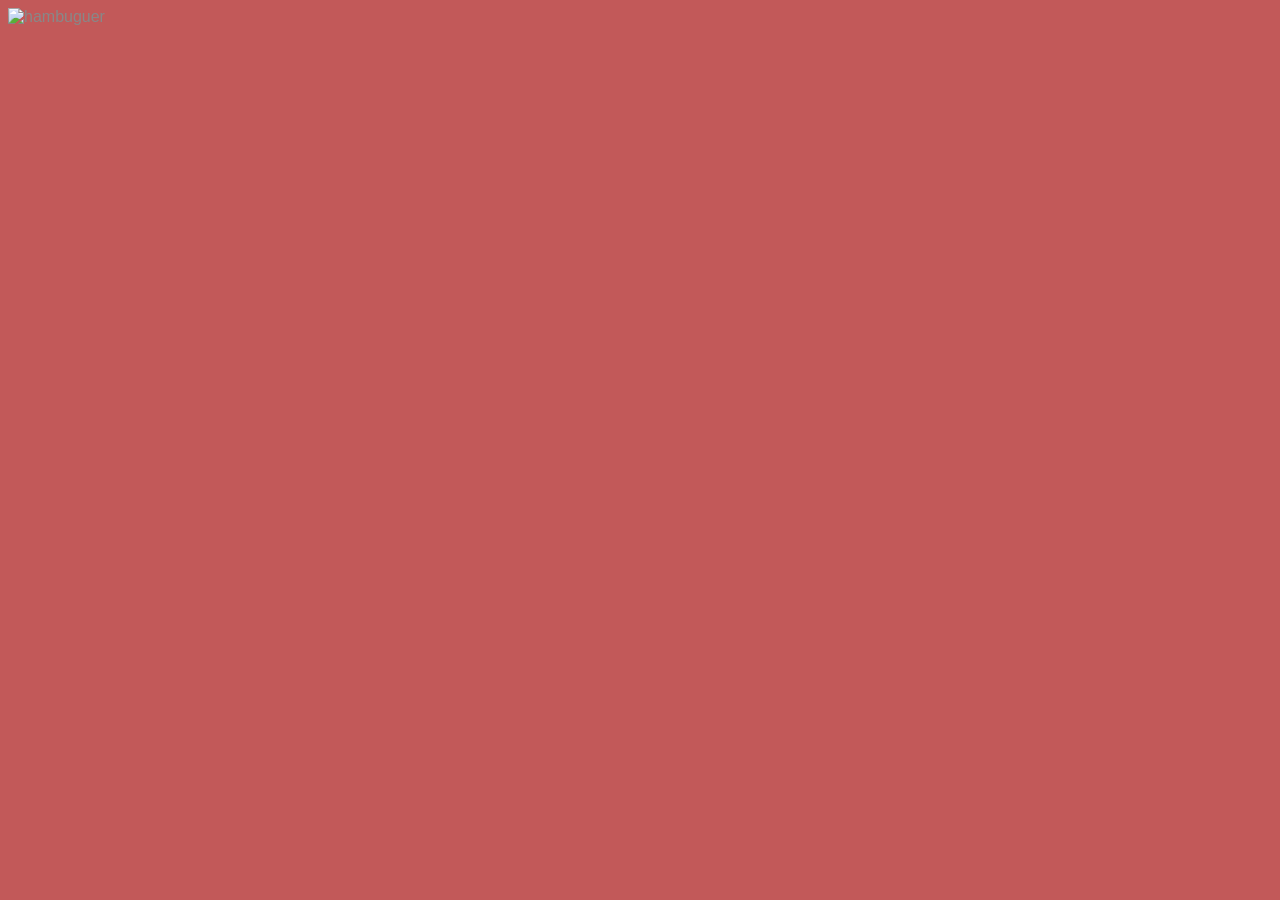
==== index.html @ a3d3c8a9 "mudança" ====
<!DOCTYPE html>
<html lang="en">
<head>
    <meta charset="UTF-8">
    <meta name="viewport" content="width=device-width, initial-scale=1.0">
    <title>Document</title>
    <link rel="stylesheet" href="style.css">

</head>
<body>
    <div class="container_principal">
        <img src="https://static.wikia.nocookie.net/food-ficcao/images/c/c7/Burguer.png/revision/latest?cb=20140313210717&path-prefix=pt-br" alt="hambuguer">  
    </div>
    <div class="login">
        <a href="login.html"><img src="https://img.icons8.com/?size=100&id=NcQNyxjmHvuB&format=png&color=000000" alt=""></a>

    </div>
</body>
</html>
---- style.css ----
body{
    background-color: #c25959;
    color: #888888;
    font-family: 'Arial', sans-serif;
}
.container_principal{
      display: flex;
        justify-content: left;
        align-items: center;      

}
.login{
    position: absolute;
    top: 20px;
    right: 20px;
}
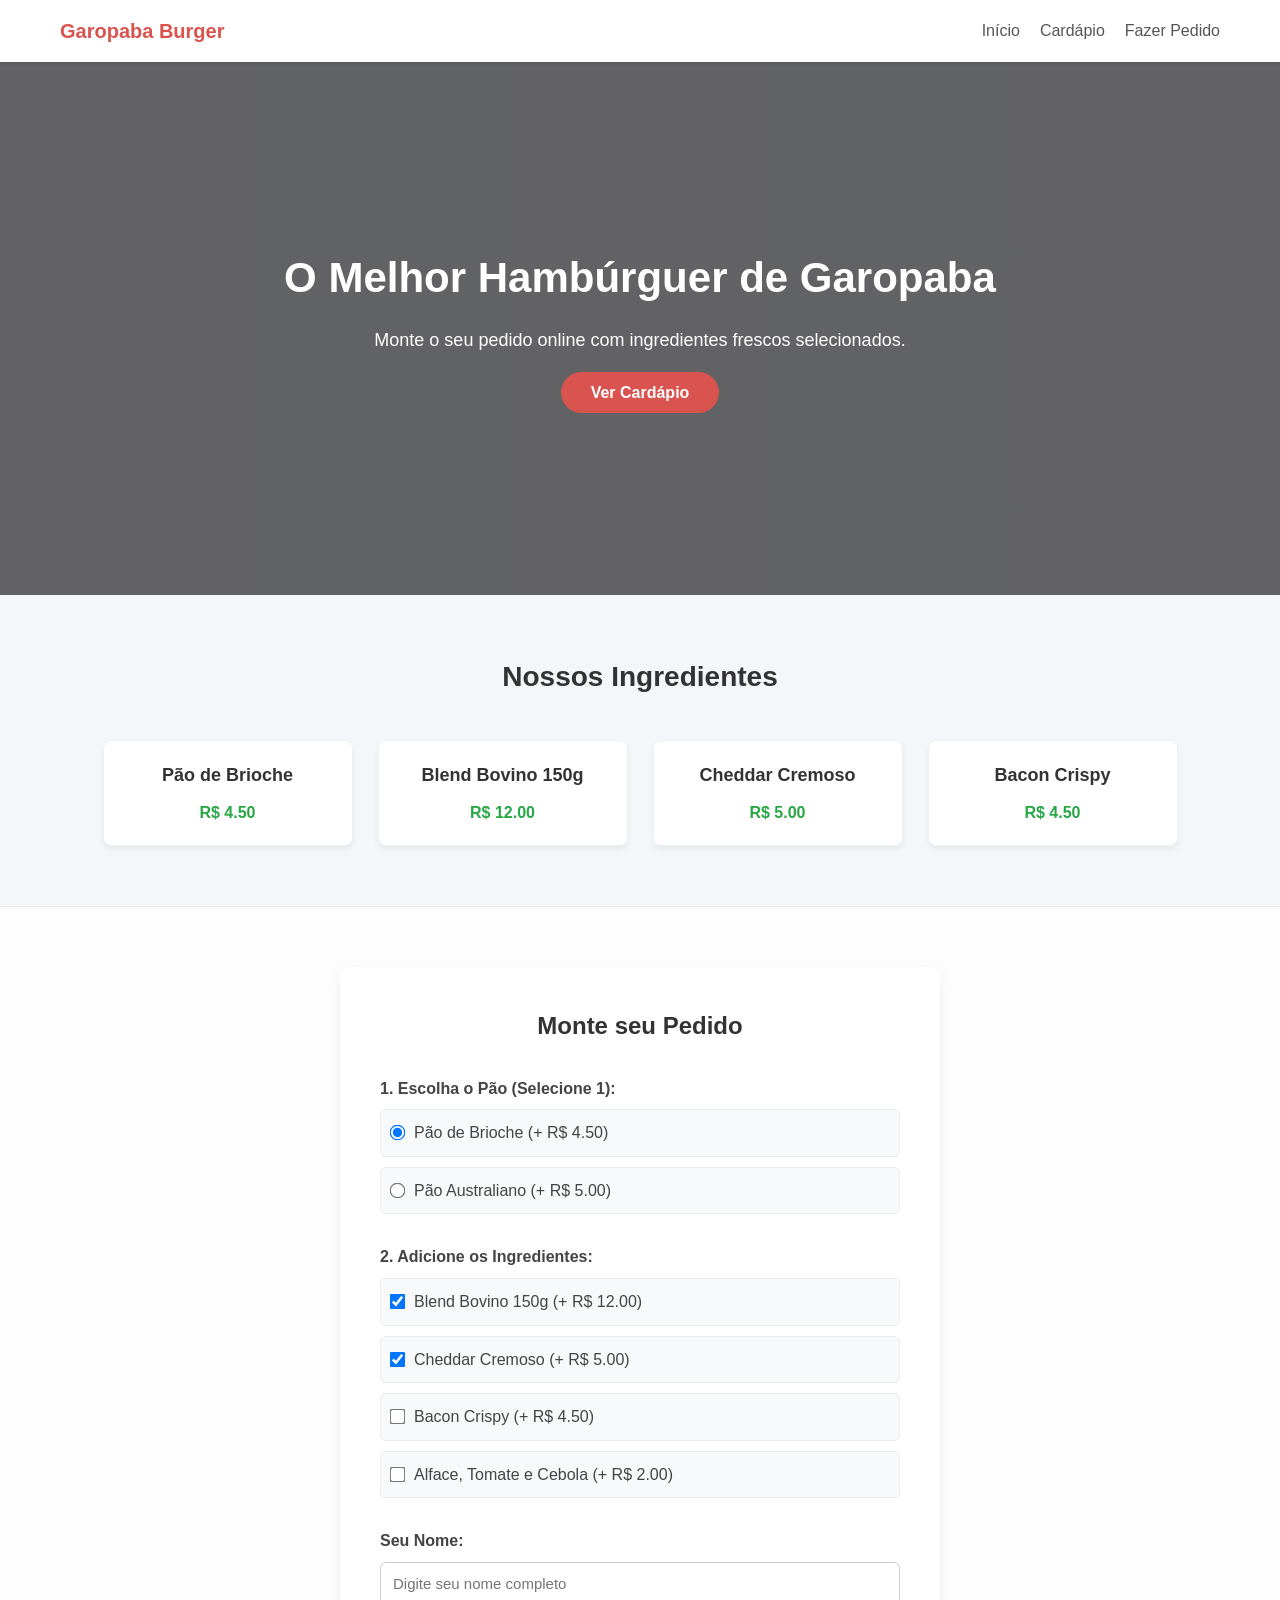
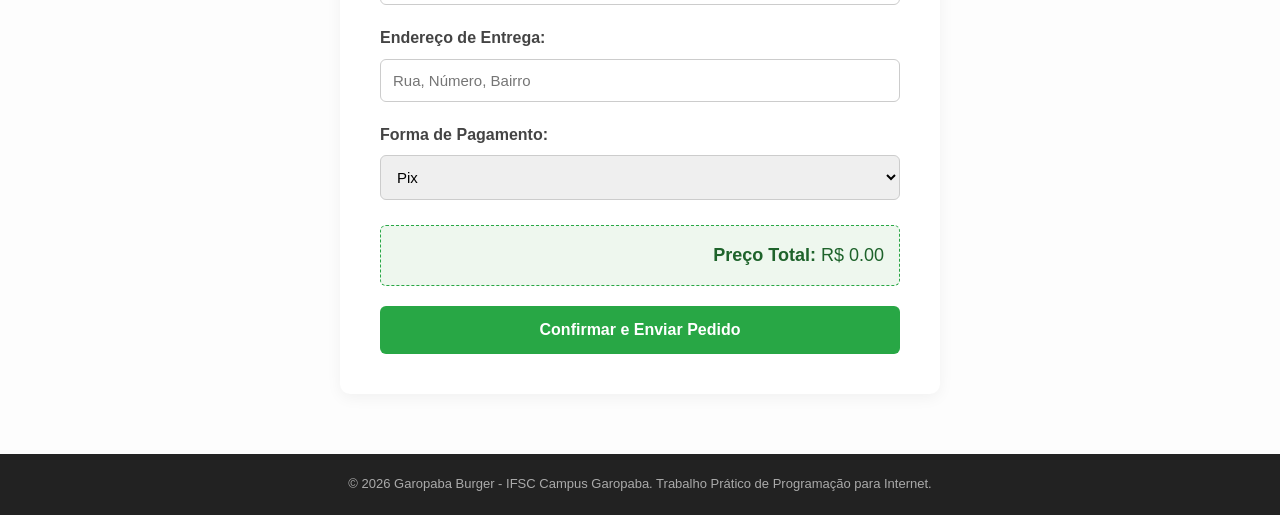
==== commit 9e4024ab: "Corrige o caminho do arquivo CSS e ajusta a estrutura do projeto" ====
--- a/index.html
+++ b/index.html
@@ -1,19 +1,157 @@
 <!DOCTYPE html>
-<html lang="en">
+<html lang="pt-br">
 <head>
     <meta charset="UTF-8">
     <meta name="viewport" content="width=device-width, initial-scale=1.0">
-    <title>Document</title>
+    <title>Garopaba Burger - Cardápio Digital</title>
     <link rel="stylesheet" href="style.css">
-
 </head>
 <body>
-    <div class="container_principal">
-        <img src="https://static.wikia.nocookie.net/food-ficcao/images/c/c7/Burguer.png/revision/latest?cb=20140313210717&path-prefix=pt-br" alt="hambuguer">  
-    </div>
-    <div class="login">
-        <a href="login.html"><img src="https://img.icons8.com/?size=100&id=NcQNyxjmHvuB&format=png&color=000000" alt=""></a>
 
-    </div>
+    <!-- NAVBAr SUPERIOR OBRIGATÓRIA -->
+    <header class="navbar">
+        <div class="navbar-container">
+            <span class="logo">Garopaba Burger</span>
+            <nav>
+                <ul class="nav-links">
+                    <li><a href="#inicio">Início</a></li>
+                    <li><a href="#cardapio">Cardápio</a></li>
+                    <li><a href="#pedido">Fazer Pedido</a></li>
+                </ul>
+            </nav>
+        </div>
+    </header>
+
+    <!-- SEÇÃO 1: HERO / INÍCIO -->
+    <section id="inicio" class="hero-section">
+        <div class="hero-content">
+            <h1>O Melhor Hambúrguer de Garopaba</h1>
+            <p>Monte o seu pedido online com ingredientes frescos selecionados.</p>
+            <a href="#cardapio" class="btn-hero">Ver Cardápio</a>
+        </div>
+    </section>
+
+    <!-- SEÇÃO 2: CARDÁPIO BASEADO EM CARDS (REQUISITO) -->
+    <section id="cardapio" class="cardapio-section">
+        <h2>Nossos Ingredientes</h2>
+        <div class="cards-container">
+            
+            <!-- Card 1 -->
+            <div class="card-item">
+                <div class="card-corpo">
+                    <h3>Pão de Brioche</h3>
+                    <p class="card-preco">R$ 4.50</p>
+                </div>
+            </div>
+
+            <!-- Card 2 -->
+            <div class="card-item">
+                <div class="card-corpo">
+                    <h3>Blend Bovino 150g</h3>
+                    <p class="card-preco">R$ 12.00</p>
+                </div>
+            </div>
+
+            <!-- Card 3 -->
+            <div class="card-item">
+                <div class="card-corpo">
+                    <h3>Cheddar Cremoso</h3>
+                    <p class="card-preco">R$ 5.00</p>
+                </div>
+            </div>
+
+            <!-- Card 4 -->
+            <div class="card-item">
+                <div class="card-corpo">
+                    <h3>Bacon Crispy</h3>
+                    <p class="card-preco">R$ 4.50</p>
+                </div>
+            </div>
+
+        </div>
+    </section>
+
+    <!-- SEÇÃO 3: FORMULÁRIO DE PEDIDO ONLINE -->
+    <section id="pedido" class="pedido-section">
+        <div class="form-container">
+            <h2>Monte seu Pedido</h2>
+            
+            <div id="alerta-erro" class="alerta-erro" style="display: none;"></div>
+            
+            <form id="form-pedido">
+                <!-- Escolha do Pão (Radio - Escolha Única) -->
+                <fieldset class="form-grupo">
+                    <legend>1. Escolha o Pão (Selecione 1):</legend>
+                    <div class="opcao-selecao">
+                        <input type="radio" id="pao_brioche" name="pao_selecionado" value="Pão de Brioche" data-preco="4.50" checked>
+                        <label for="pao_brioche">Pão de Brioche (+ R$ 4.50)</label>
+                    </div>
+                    <div class="opcao-selecao">
+                        <input type="radio" id="pao_australiano" name="pao_selecionado" value="Pão Australiano" data-preco="5.00">
+                        <label for="pao_australiano">Pão Australiano (+ R$ 5.00)</label>
+                    </div>
+                </fieldset>
+
+                <!-- Escolha dos Ingredientes (Checkbox - Escolha Múltipla) -->
+                <fieldset class="form-grupo">
+                    <legend>2. Adicione os Ingredientes:</legend>
+                    <div class="opcao-selecao">
+                        <input type="checkbox" id="carne" name="ingrediente" value="Blend Bovino" data-preco="12.00" checked>
+                        <label for="carne">Blend Bovino 150g (+ R$ 12.00)</label>
+                    </div>
+                    <div class="opcao-selecao">
+                        <input type="checkbox" id="queijo" name="ingrediente" value="Cheddar Cremoso" data-preco="5.00" checked>
+                        <label for="queijo">Cheddar Cremoso (+ R$ 5.00)</label>
+                    </div>
+                    <div class="opcao-selecao">
+                        <input type="checkbox" id="bacon" name="ingrediente" value="Bacon Crispy" data-preco="4.50">
+                        <label for="bacon">Bacon Crispy (+ R$ 4.50)</label>
+                    </div>
+                    <div class="opcao-selecao">
+                        <input type="checkbox" id="salada" name="ingrediente" value="Salada" data-preco="2.00">
+                        <label for="salada">Alface, Tomate e Cebola (+ R$ 2.00)</label>
+                    </div>
+                </fieldset>
+
+                <!-- Dados de Entrega -->
+                <div class="form-grupo">
+                    <label for="nome_cliente">Seu Nome:</label>
+                    <input type="text" id="nome_cliente" required placeholder="Digite seu nome completo">
+                </div>
+
+                <div class="form-grupo">
+                    <label for="endereco">Endereço de Entrega:</label>
+                    <input type="text" id="endereco" required placeholder="Rua, Número, Bairro">
+                </div>
+
+                <!-- Forma de Pagamento -->
+                <div class="form-grupo">
+                    <label for="pagamento">Forma de Pagamento:</label>
+                    <select id="pagamento" required>
+                        <option value="Pix">Pix</option>
+                        <option value="Cartão">Cartão de Crédito/Débito</option>
+                        <option value="Dinheiro">Dinheiro</option>
+                    </select>
+                </div>
+
+                <!-- Preço Total Dinâmico -->
+                <div class="total-container">
+                    <strong>Preço Total:</strong> <span id="preco-total">R$ 0.00</span>
+                </div>
+
+                <button type="submit" class="btn-enviar">Confirmar e Enviar Pedido</button>
+            </form>
+
+            <!-- Recibo Dinâmico pós-validação -->
+            <div id="recibo-sucesso" class="recibo-container" style="display: none;"></div>
+        </div>
+    </section>
+
+    <!-- SEÇÃO 4: RODAPÉ -->
+    <footer class="rodape">
+        <p>&copy; 2026 Garopaba Burger - IFSC Campus Garopaba. Trabalho Prático de Programação para Internet.</p>
+    </footer>
+
+    <script src="js/script.js"></script>
 </body>
 </html>
--- a/style.css
+++ b/style.css
@@ -1,16 +1,266 @@
-body{
-    background-color: #c25959;
-    color: #888888;
-    font-family: 'Arial', sans-serif;
-}
-.container_principal{
-      display: flex;
-        justify-content: left;
-        align-items: center;      
-
-}
-.login{
-    position: absolute;
-    top: 20px;
-    right: 20px;
+/* Definições Globais */
+* {
+    margin: 0;
+    padding: 0;
+    box-sizing: border-box;
+    font-family: 'Segoe UI', Arial, sans-serif;
+}
+
+body {
+    background-color: #f4f6f9;
+    color: #333;
+    line-height: 1.6;
+}
+
+/* Navbar Fixa Superior */
+.navbar {
+    background-color: #ffffff;
+    box-shadow: 0 2px 4px rgba(0,0,0,0.1);
+    position: fixed;
+    width: 100%;
+    top: 0;
+    left: 0;
+    z-index: 1000;
+}
+
+.navbar-container {
+    display: flex;
+    justify-content: space-between;
+    align-items: center;
+    max-width: 1200px;
+    margin: 0 auto;
+    padding: 15px 20px;
+}
+
+.logo {
+    font-size: 20px;
+    font-weight: bold;
+    color: #d9534f;
+}
+
+.nav-links {
+    display: flex;
+    list-style: none;
+    gap: 20px;
+}
+
+.nav-links a {
+    text-decoration: none;
+    color: #555;
+    font-weight: 500;
+    transition: color 0.2s;
+}
+
+.nav-links a:hover {
+    color: #d9534f;
+}
+
+/* Hero Section */
+.hero-section {
+    background: linear-gradient(rgba(0,0,0,0.6), rgba(0,0,0,0.6)), url('https://images.unsplash.com/photo-1568901346375-23c9450c58cd?w=1200&auto=format&fit=crop&q=80') center/cover no-repeat;
+    height: 60vh;
+    display: flex;
+    justify-content: center;
+    align-items: center;
+    text-align: center;
+    color: white;
+    margin-top: 55px;
+    padding: 0 20px;
+}
+
+.hero-content h1 {
+    font-size: 42px;
+    margin-bottom: 15px;
+}
+
+.hero-content p {
+    font-size: 18px;
+    margin-bottom: 25px;
+}
+
+.btn-hero {
+    background-color: #d9534f;
+    color: white;
+    padding: 12px 30px;
+    text-decoration: none;
+    border-radius: 25px;
+    font-weight: bold;
+    transition: background 0.2s;
+}
+
+.btn-hero:hover {
+    background-color: #c9302c;
+}
+
+/* Seção do Cardápio - Modelo de Cards com Flexbox */
+.cardapio-section {
+    max-width: 1200px;
+    margin: 60px auto;
+    padding: 0 20px;
+    text-align: center;
+}
+
+.cardapio-section h2 {
+    margin-bottom: 40px;
+    font-size: 28px;
+}
+
+.cards-container {
+    display: flex;
+    flex-wrap: wrap;
+    justify-content: center;
+    gap: 25px;
+}
+
+.card-item {
+    background: white;
+    border-radius: 8px;
+    box-shadow: 0 4px 6px rgba(0,0,0,0.05);
+    width: 250px;
+    overflow: hidden;
+    border: 1px solid #eef2f5;
+    transition: transform 0.2s;
+}
+
+.card-item:hover {
+    transform: translateY(-5px);
+}
+
+.card-corpo {
+    padding: 20px;
+}
+
+.card-corpo h3 {
+    font-size: 18px;
+    margin-bottom: 10px;
+}
+
+.card-preco {
+    color: #28a745;
+    font-weight: bold;
+    font-size: 16px;
+}
+
+/* Seção de Formulário */
+.pedido-section {
+    background-color: #fdfdfd;
+    padding: 60px 20px;
+    border-top: 1px solid #eaeaea;
+}
+
+.form-container {
+    max-width: 600px;
+    margin: 0 auto;
+    background: white;
+    padding: 40px;
+    border-radius: 10px;
+    box-shadow: 0 4px 15px rgba(0,0,0,0.05);
+}
+
+.form-container h2 {
+    text-align: center;
+    margin-bottom: 30px;
+}
+
+.form-grupo {
+    margin-bottom: 20px;
+    border: none;
+}
+
+.form-grupo label, legend {
+    display: block;
+    font-weight: bold;
+    margin-bottom: 8px;
+    color: #444;
+}
+
+.form-grupo input[type="text"], .form-grupo select {
+    width: 100%;
+    padding: 12px;
+    border: 1px solid #ccc;
+    border-radius: 6px;
+    font-size: 15px;
+}
+
+.opcao-selecao {
+    display: flex;
+    align-items: center;
+    gap: 10px;
+    background: #f8f9fa;
+    padding: 10px;
+    border-radius: 6px;
+    margin-bottom: 10px;
+    border: 1px solid #e9ecef;
+}
+
+.opcao-selecao input {
+    transform: scale(1.2);
+    cursor: pointer;
+}
+
+.opcao-selecao label {
+    margin-bottom: 0;
+    font-weight: 500;
+    cursor: pointer;
+    width: 100%;
+}
+
+/* Totalizador */
+.total-container {
+    background-color: #eef7ee;
+    border: 1px dashed #28a745;
+    padding: 15px;
+    text-align: right;
+    font-size: 18px;
+    border-radius: 6px;
+    margin-top: 25px;
+    color: #1e632b;
+}
+
+.btn-enviar {
+    display: block;
+    width: 100%;
+    background-color: #28a745;
+    color: white;
+    border: none;
+    padding: 15px;
+    font-size: 16px;
+    font-weight: bold;
+    border-radius: 6px;
+    cursor: pointer;
+    margin-top: 20px;
+    transition: background 0.2s;
+}
+
+.btn-enviar:hover {
+    background-color: #218838;
+}
+
+/* Alertas e Recibo */
+.alerta-erro {
+    background-color: #f8d7da;
+    color: #721c24;
+    padding: 12px;
+    border-radius: 6px;
+    margin-bottom: 20px;
+    text-align: center;
+    font-weight: bold;
+}
+
+.recibo-container {
+    margin-top: 30px;
+    padding: 20px;
+    background-color: #e2f0d9;
+    border: 1px solid #b5d99c;
+    border-radius: 6px;
+    color: #385723;
+}
+
+/* Rodapé */
+.rodape {
+    background-color: #222;
+    color: #aaa;
+    text-align: center;
+    padding: 20px;
+    font-size: 13px;
 }
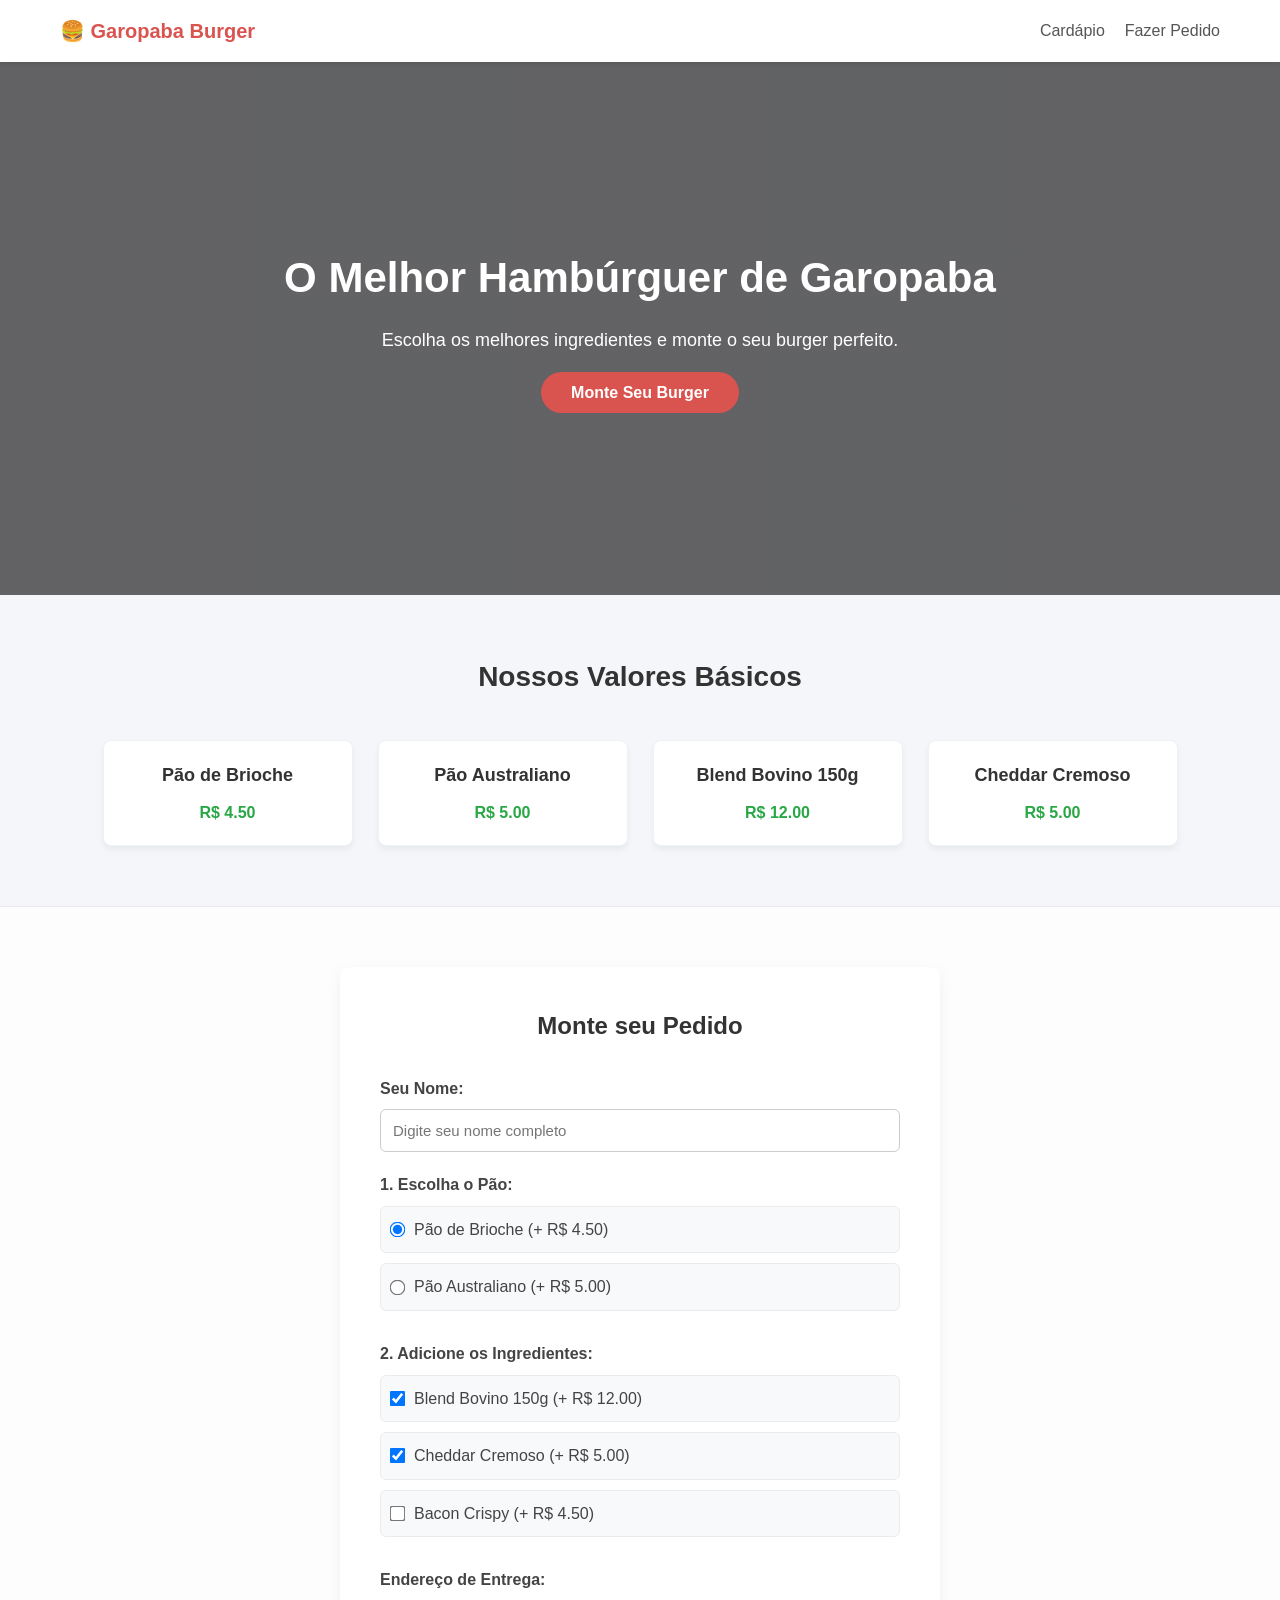
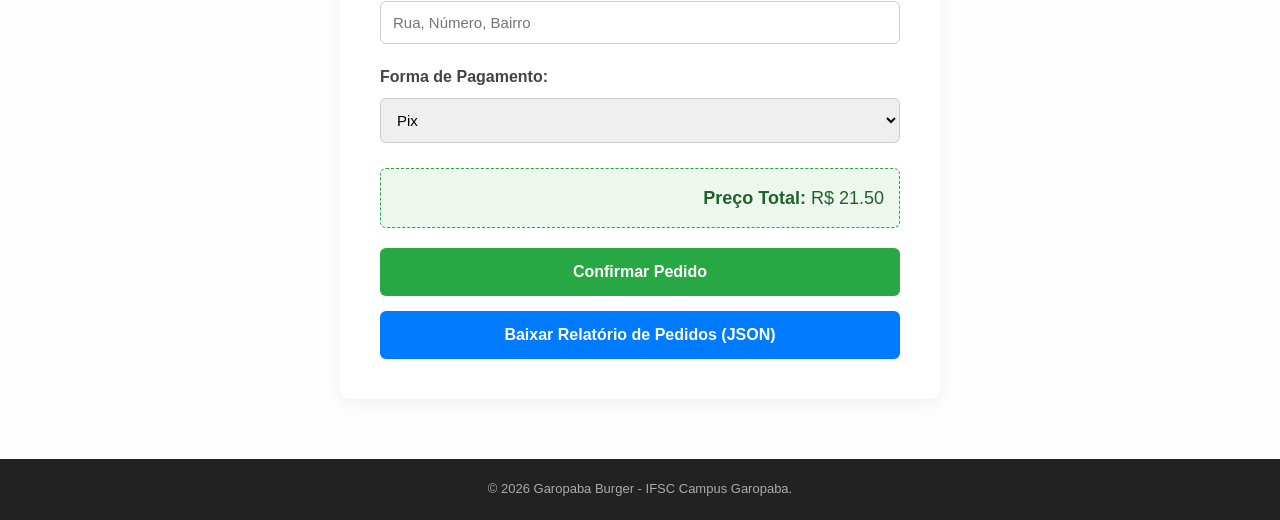
==== commit f9a6bc72: "implementação da soma" ====
--- a/index.html
+++ b/index.html
@@ -3,85 +3,71 @@
 <head>
     <meta charset="UTF-8">
     <meta name="viewport" content="width=device-width, initial-scale=1.0">
-    <title>Garopaba Burger - Cardápio Digital</title>
+    <title>Garopaba Burger - Cardápio e Pedidos</title>
     <link rel="stylesheet" href="style.css">
 </head>
 <body>
 
-    <!-- NAVBAr SUPERIOR OBRIGATÓRIA -->
     <header class="navbar">
         <div class="navbar-container">
-            <span class="logo">Garopaba Burger</span>
-            <nav>
-                <ul class="nav-links">
-                    <li><a href="#inicio">Início</a></li>
-                    <li><a href="#cardapio">Cardápio</a></li>
-                    <li><a href="#pedido">Fazer Pedido</a></li>
-                </ul>
-            </nav>
+            <span class="logo">🍔 Garopaba Burger</span>
+            <ul class="nav-links">
+                <li><a href="#cardapio">Cardápio</a></li>
+                <li><a href="#fazer-pedido">Fazer Pedido</a></li>
+            </ul>
         </div>
     </header>
 
-    <!-- SEÇÃO 1: HERO / INÍCIO -->
-    <section id="inicio" class="hero-section">
+    <section class="hero-section">
         <div class="hero-content">
             <h1>O Melhor Hambúrguer de Garopaba</h1>
-            <p>Monte o seu pedido online com ingredientes frescos selecionados.</p>
-            <a href="#cardapio" class="btn-hero">Ver Cardápio</a>
+            <p>Escolha os melhores ingredientes e monte o seu burger perfeito.</p>
+            <a href="#fazer-pedido" class="btn-hero">Monte Seu Burger</a>
         </div>
     </section>
 
-    <!-- SEÇÃO 2: CARDÁPIO BASEADO EM CARDS (REQUISITO) -->
     <section id="cardapio" class="cardapio-section">
-        <h2>Nossos Ingredientes</h2>
+        <h2>Nossos Valores Básicos</h2>
         <div class="cards-container">
-            
-            <!-- Card 1 -->
             <div class="card-item">
                 <div class="card-corpo">
                     <h3>Pão de Brioche</h3>
                     <p class="card-preco">R$ 4.50</p>
                 </div>
             </div>
-
-            <!-- Card 2 -->
+            <div class="card-item">
+                <div class="card-corpo">
+                    <h3>Pão Australiano</h3>
+                    <p class="card-preco">R$ 5.00</p>
+                </div>
+            </div>
             <div class="card-item">
                 <div class="card-corpo">
                     <h3>Blend Bovino 150g</h3>
                     <p class="card-preco">R$ 12.00</p>
                 </div>
             </div>
-
-            <!-- Card 3 -->
             <div class="card-item">
                 <div class="card-corpo">
                     <h3>Cheddar Cremoso</h3>
                     <p class="card-preco">R$ 5.00</p>
                 </div>
             </div>
-
-            <!-- Card 4 -->
-            <div class="card-item">
-                <div class="card-corpo">
-                    <h3>Bacon Crispy</h3>
-                    <p class="card-preco">R$ 4.50</p>
-                </div>
-            </div>
-
         </div>
     </section>
 
-    <!-- SEÇÃO 3: FORMULÁRIO DE PEDIDO ONLINE -->
-    <section id="pedido" class="pedido-section">
+    <section id="fazer-pedido" class="pedido-section">
         <div class="form-container">
             <h2>Monte seu Pedido</h2>
             
-            <div id="alerta-erro" class="alerta-erro" style="display: none;"></div>
-            
             <form id="form-pedido">
-                <!-- Escolha do Pão (Radio - Escolha Única) -->
+                <div class="form-grupo">
+                    <label for="nome-cliente">Seu Nome:</label>
+                    <input type="text" id="nome-cliente" required placeholder="Digite seu nome completo">
+                </div>
+
                 <fieldset class="form-grupo">
-                    <legend>1. Escolha o Pão (Selecione 1):</legend>
+                    <legend>1. Escolha o Pão:</legend>
                     <div class="opcao-selecao">
                         <input type="radio" id="pao_brioche" name="pao_selecionado" value="Pão de Brioche" data-preco="4.50" checked>
                         <label for="pao_brioche">Pão de Brioche (+ R$ 4.50)</label>
@@ -92,7 +78,6 @@
                     </div>
                 </fieldset>
 
-                <!-- Escolha dos Ingredientes (Checkbox - Escolha Múltipla) -->
                 <fieldset class="form-grupo">
                     <legend>2. Adicione os Ingredientes:</legend>
                     <div class="opcao-selecao">
@@ -100,31 +85,20 @@
                         <label for="carne">Blend Bovino 150g (+ R$ 12.00)</label>
                     </div>
                     <div class="opcao-selecao">
-                        <input type="checkbox" id="queijo" name="ingrediente" value="Cheddar Cremoso" data-preco="5.00" checked>
-                        <label for="queijo">Cheddar Cremoso (+ R$ 5.00)</label>
+                        <input type="checkbox" id="cheddar" name="ingrediente" value="Cheddar" data-preco="5.00" checked>
+                        <label for="cheddar">Cheddar Cremoso (+ R$ 5.00)</label>
                     </div>
                     <div class="opcao-selecao">
-                        <input type="checkbox" id="bacon" name="ingrediente" value="Bacon Crispy" data-preco="4.50">
+                        <input type="checkbox" id="bacon" name="ingrediente" value="Bacon" data-preco="4.50">
                         <label for="bacon">Bacon Crispy (+ R$ 4.50)</label>
                     </div>
-                    <div class="opcao-selecao">
-                        <input type="checkbox" id="salada" name="ingrediente" value="Salada" data-preco="2.00">
-                        <label for="salada">Alface, Tomate e Cebola (+ R$ 2.00)</label>
-                    </div>
                 </fieldset>
-
-                <!-- Dados de Entrega -->
-                <div class="form-grupo">
-                    <label for="nome_cliente">Seu Nome:</label>
-                    <input type="text" id="nome_cliente" required placeholder="Digite seu nome completo">
-                </div>
 
                 <div class="form-grupo">
                     <label for="endereco">Endereço de Entrega:</label>
                     <input type="text" id="endereco" required placeholder="Rua, Número, Bairro">
                 </div>
 
-                <!-- Forma de Pagamento -->
                 <div class="form-grupo">
                     <label for="pagamento">Forma de Pagamento:</label>
                     <select id="pagamento" required>
@@ -134,24 +108,25 @@
                     </select>
                 </div>
 
-                <!-- Preço Total Dinâmico -->
                 <div class="total-container">
                     <strong>Preço Total:</strong> <span id="preco-total">R$ 0.00</span>
                 </div>
 
-                <button type="submit" class="btn-enviar">Confirmar e Enviar Pedido</button>
+                <button type="submit" class="btn-enviar">Confirmar Pedido</button>
             </form>
-
-            <!-- Recibo Dinâmico pós-validação -->
+            
             <div id="recibo-sucesso" class="recibo-container" style="display: none;"></div>
+            
+            <button id="btn-baixar-json" class="btn-enviar" style="background-color: #007bff; margin-top: 15px;">
+                Baixar Relatório de Pedidos (JSON)
+            </button>
         </div>
     </section>
 
-    <!-- SEÇÃO 4: RODAPÉ -->
     <footer class="rodape">
-        <p>&copy; 2026 Garopaba Burger - IFSC Campus Garopaba. Trabalho Prático de Programação para Internet.</p>
+        <p>&copy; 2026 Garopaba Burger - IFSC Campus Garopaba.</p>
     </footer>
 
-    <script src="js/script.js"></script>
+    <script src="script.js"></script>
 </body>
 </html>
